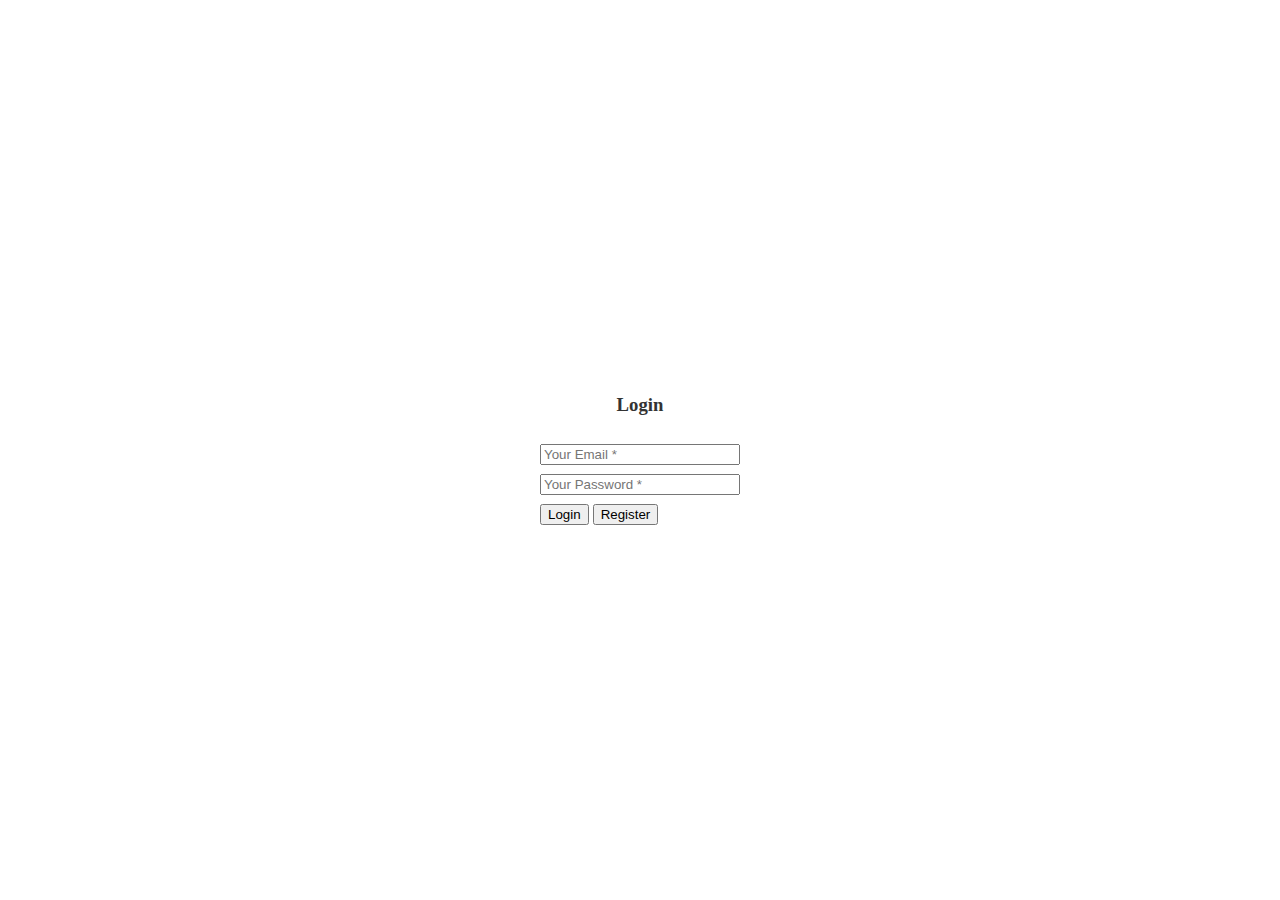
==== login.html @ c70966f1 "first commit" ====
<!DOCTYPE html>

<html lang="ru">

<head>
    <link rel="stylesheet" href="main.css">
</head>

<body>

    <div class="login-page">
        <form class="login-form-1">
            <h3>Login</h3>

            <input type="text" placeholder="Your Email *" value="" />
            <input asp-for="password" type="password" class="form-control" placeholder="Your Password *" value="" />

            <div class="form-group">
                <button type="submit">Login</button>
                <button type="button">Register</button>
            </div>
            </div>
        </form>
    </div>

</body>
---- main.css ----
.container{
  max-width:900px;
}
.inbox_people {
background: #fff;
float: left;
overflow: hidden;
width: 26%;
border-right: 1px solid #ddd;
min-height: 100vh;
}

body{
  margin: 0;
}

.inbox_msg {
clear: both;
overflow: hidden;
max-height: 99vh;
margin: 3px;
}

.top_spac {
margin: 20px 0 0;
}

.recent_heading {
float: left;
width: 40%;
display: flex;
}

.srch_bar {
display: inline-block;
text-align: right;
width: 60%;
}

.headind_srch {
padding: 10px 29px 10px 20px;
overflow: hidden;
border-bottom: 1px solid #c4c4c4;
}

.recent_heading h4 {
color: #0465ac;
  font-size: 16px;
  margin: auto;
  line-height: 29px;
}

.srch_bar input {
outline: none;
border: 1px solid #cdcdcd;
border-width: 0 0 1px 0;
width: 80%;
padding: 2px 0 4px 6px;
background: none;
}

.srch_bar .input-group-addon button {
background: rgba(0, 0, 0, 0) none repeat scroll 0 0;
border: medium none;
padding: 0;
color: #707070;
font-size: 18px;
}

.srch_bar .input-group-addon {
margin: 0 0 0 -27px;
}

.chat_ib h5 {
font-size: 15px;
color: #464646;
margin: 0 0 8px 0;
}

.chat_ib h5 span {
font-size: 13px;
float: right;
}

.chat_ib p {
  font-size: 12px;
  color: #989898;
  margin: auto;
  display: inline-block;
  white-space: nowrap;
  overflow: hidden;
  text-overflow: ellipsis;
}

.chat_img {
float: left;
width: 11%;
}

.chat_img img {
width: 100%
}

.chat_ib {
float: left;
padding: 0 0 0 15px;
width: 88%;
}

.chat_people {
overflow: hidden;
clear: both;
}

.chat_list {
border-bottom: 1px solid #ddd;
margin: 0;
padding: 18px 16px 10px;
}

.inbox_chat {
height: 100vh;
overflow-y: scroll;
position: relative;
}

.active_chat {
background: #e8f6ff;
}

.incoming_msg_img {
display: inline-block;
width: 6%;
}

.incoming_msg_img img {
width: 100%;
}

.received_msg {
display: inline-block;
padding: 0 0 0 10px;
vertical-align: top;
width: 92%;
}

.received_withd_msg p {
background: #ebebeb none repeat scroll 0 0;
color: #646464;
font-size: 14px;
margin: 0;
padding: 5px 10px 5px 12px;
width: 100%;
}

.time_date {
color: #747474;
display: block;
font-size: 12px;
margin: 8px 0 0;
}

.received_withd_msg {
width: 57%;
}

.mesgs{
width:70%;
margin-left: 27%;
margin-top: 5px;
}

.sent_msg p {
background:#0465ac;
font-size: 14px;
margin: 0;
color: #fff;
padding: 5px 10px 5px 12px;
width: 100%;
}

.outgoing_msg {
overflow: hidden;
margin: 26px 0 26px;
}

.sent_msg {
float: right;
width: 46%;
}

.input_msg_write input {
background: rgba(0, 0, 0, 0) none repeat scroll 0 0;
border: medium none;
color: #4c4c4c;
font-size: 15px;
min-height: 48px;
width: 100%;
outline:none;
}

.type_msg {
border-top: 1px solid #c4c4c4;
position: relative;
margin-left: 13px;
width: 100%;
}

.msg_send_btn {
background: #05728f;
border:none;
border-radius: 50%;
color: #fff;
cursor: pointer;
font-size: 15px;
height: 33px;
position: absolute;
right: 0;
top: 11px;
width: 33px;
}

.msg_history {
height: 85vh;
overflow-y: auto;
}

.login-page {
  width: 100%;
  min-height: 100vh;
  display: flex;
  justify-content: center;
  align-items: center;
}

.login-form-1 {
   max-width: 200px;
   width: 100%;
   margin: 0 auto;
   padding: 40px;
   display: flex;
   flex-direction: column;
   justify-content: space-between;
   height: 150px;
}

.login-form-1 h3 {
   text-align: center;
   color: #333;
}
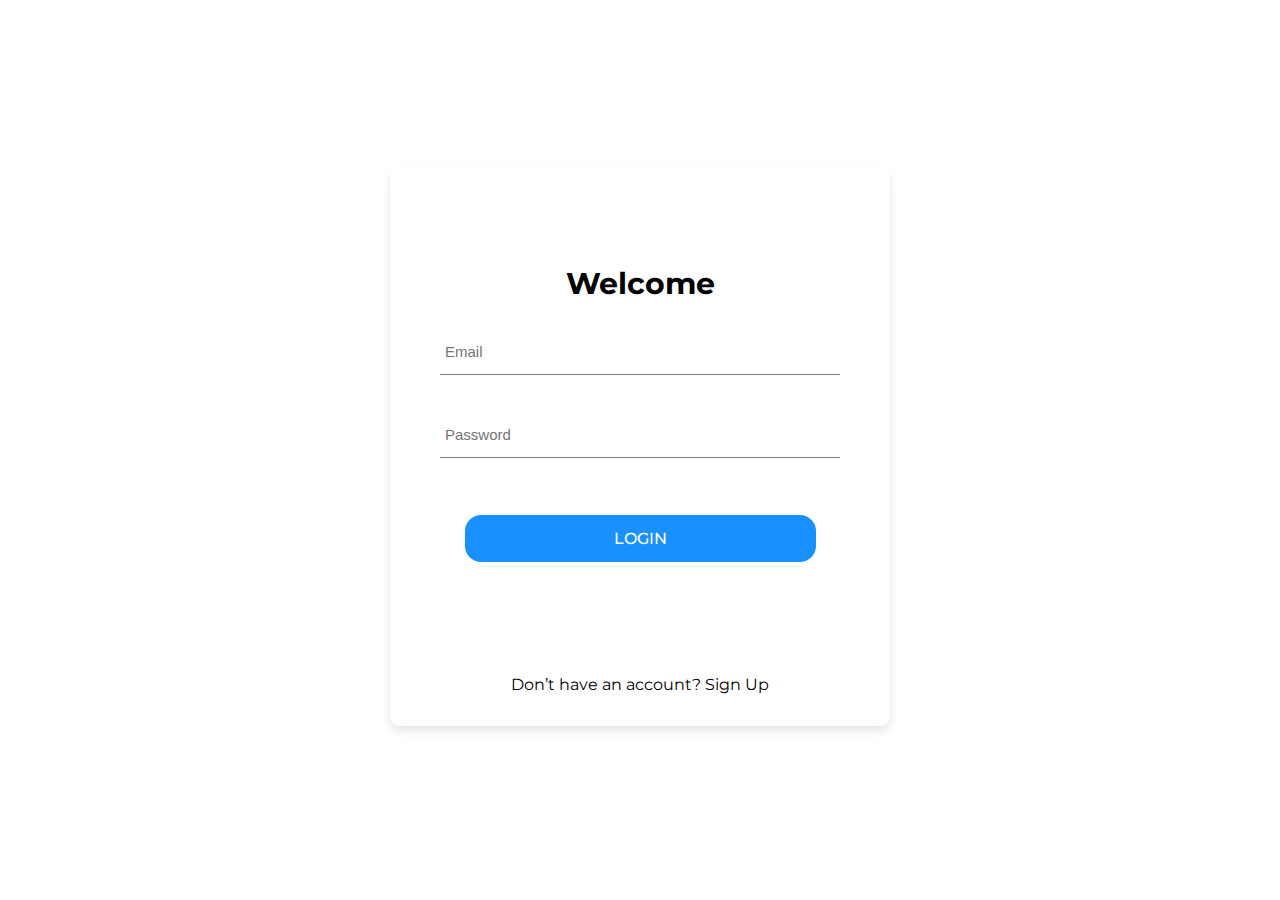
==== commit 208e79ab: "Updated styles & updated login page" ====
--- a/login.html
+++ b/login.html
@@ -3,24 +3,22 @@
 <html lang="ru">
 
 <head>
-    <link rel="stylesheet" href="main.css">
+    <link rel="stylesheet" href="css/common.css">
+    <link rel="stylesheet" href="css/login.css">
+    <link rel="stylesheet" href="css/reset.css">
+    <link href="https://fonts.googleapis.com/css2?family=Montserrat:ital,wght@0,100;0,200;0,300;0,400;0,500;0,600;0,700;0,800;0,900;1,100;1,200;1,300;1,400;1,500;1,600;1,700;1,800;1,900&display=swap" rel="stylesheet">
 </head>
 
 <body>
-
-    <div class="login-page">
-        <form class="login-form-1">
-            <h3>Login</h3>
-
-            <input type="text" placeholder="Your Email *" value="" />
-            <input asp-for="password" type="password" class="form-control" placeholder="Your Password *" value="" />
-
-            <div class="form-group">
-                <button type="submit">Login</button>
-                <button type="button">Register</button>
-            </div>
-            </div>
+    <div class="container">
+        <form class="form">
+            <h1 class="form__title">Welcome</h1>
+            <input class="input form__input" placeholder="Email">
+            <input class="input form__input" placeholder="Password" type="password">
+            <button class="button form__submit">LOGIN</button>
+            <p class="form__additional">Don’t have an account? Sign Up</p>
         </form>
     </div>
+</body>
 
-</body>+</html>--- a/css/common.css
+++ b/css/common.css
@@ -0,0 +1,40 @@
+.button {
+    border-radius: 16px;
+    padding: 14px;
+    background: #1890ff;
+    font-size: 16px;
+    outline: none;
+    cursor: pointer;
+    border: none;
+    font-weight: 500;
+    font-family: 'Montserrat', sans-serif;
+    color: white;
+    transition: 0.2s;
+    text-decoration: none;
+}
+
+.button:hover {
+    transform: scale(1.05);
+}
+
+.button-danger {
+    background: #f5222d;
+}
+
+.button:active {
+    transform: scale(0.90)
+}
+
+.input {
+    font-size: 15px;
+    color: #555;
+    line-height: 1.2;
+    display: block;
+    width: 100%;
+    height: 45px;
+    background: 0 0;
+    padding: 0 5px;
+    border: none;
+    border-bottom: 1.5px solid rgba(0, 0, 0, .5);
+    outline: none;
+}--- a/css/login.css
+++ b/css/login.css
@@ -0,0 +1,48 @@
+body {
+    font-family: 'Montserrat', sans-serif;
+}
+
+.container {
+    width: 100vw;
+    height: 99vh;
+    overflow: hidden;
+    display: flex;
+    justify-content: center;
+    align-items: center;
+}
+
+.form {
+    width: 390px;
+    background: #fff;
+    border-radius: 10px;
+    overflow: hidden;
+    display: flex;
+    flex-direction: column;
+    align-items: center;
+    padding: 77px 55px 33px;
+    box-shadow: 0 5px 10px 0 rgb(0 0 0 / 10%);
+    -moz-box-shadow: 0 5px 10px 0 rgba(0, 0, 0, .1);
+    -webkit-box-shadow: 0 5px 10px 0 rgb(0 0 0 / 10%);
+    -o-box-shadow: 0 5px 10px 0 rgba(0, 0, 0, .1);
+    -ms-box-shadow: 0 5px 10px 0 rgba(0, 0, 0, .1);
+}
+
+.form__title {
+    width: max-content;
+    margin-top: 26px;
+    font-size: 30px;
+    margin-bottom: 30px;
+}
+
+.form__submit {
+    width: 90%;
+    margin-top: 20px;
+}
+
+.form__input {
+    margin-bottom: 37px;
+}
+
+.form__additional {
+    margin-top: 115px;
+}